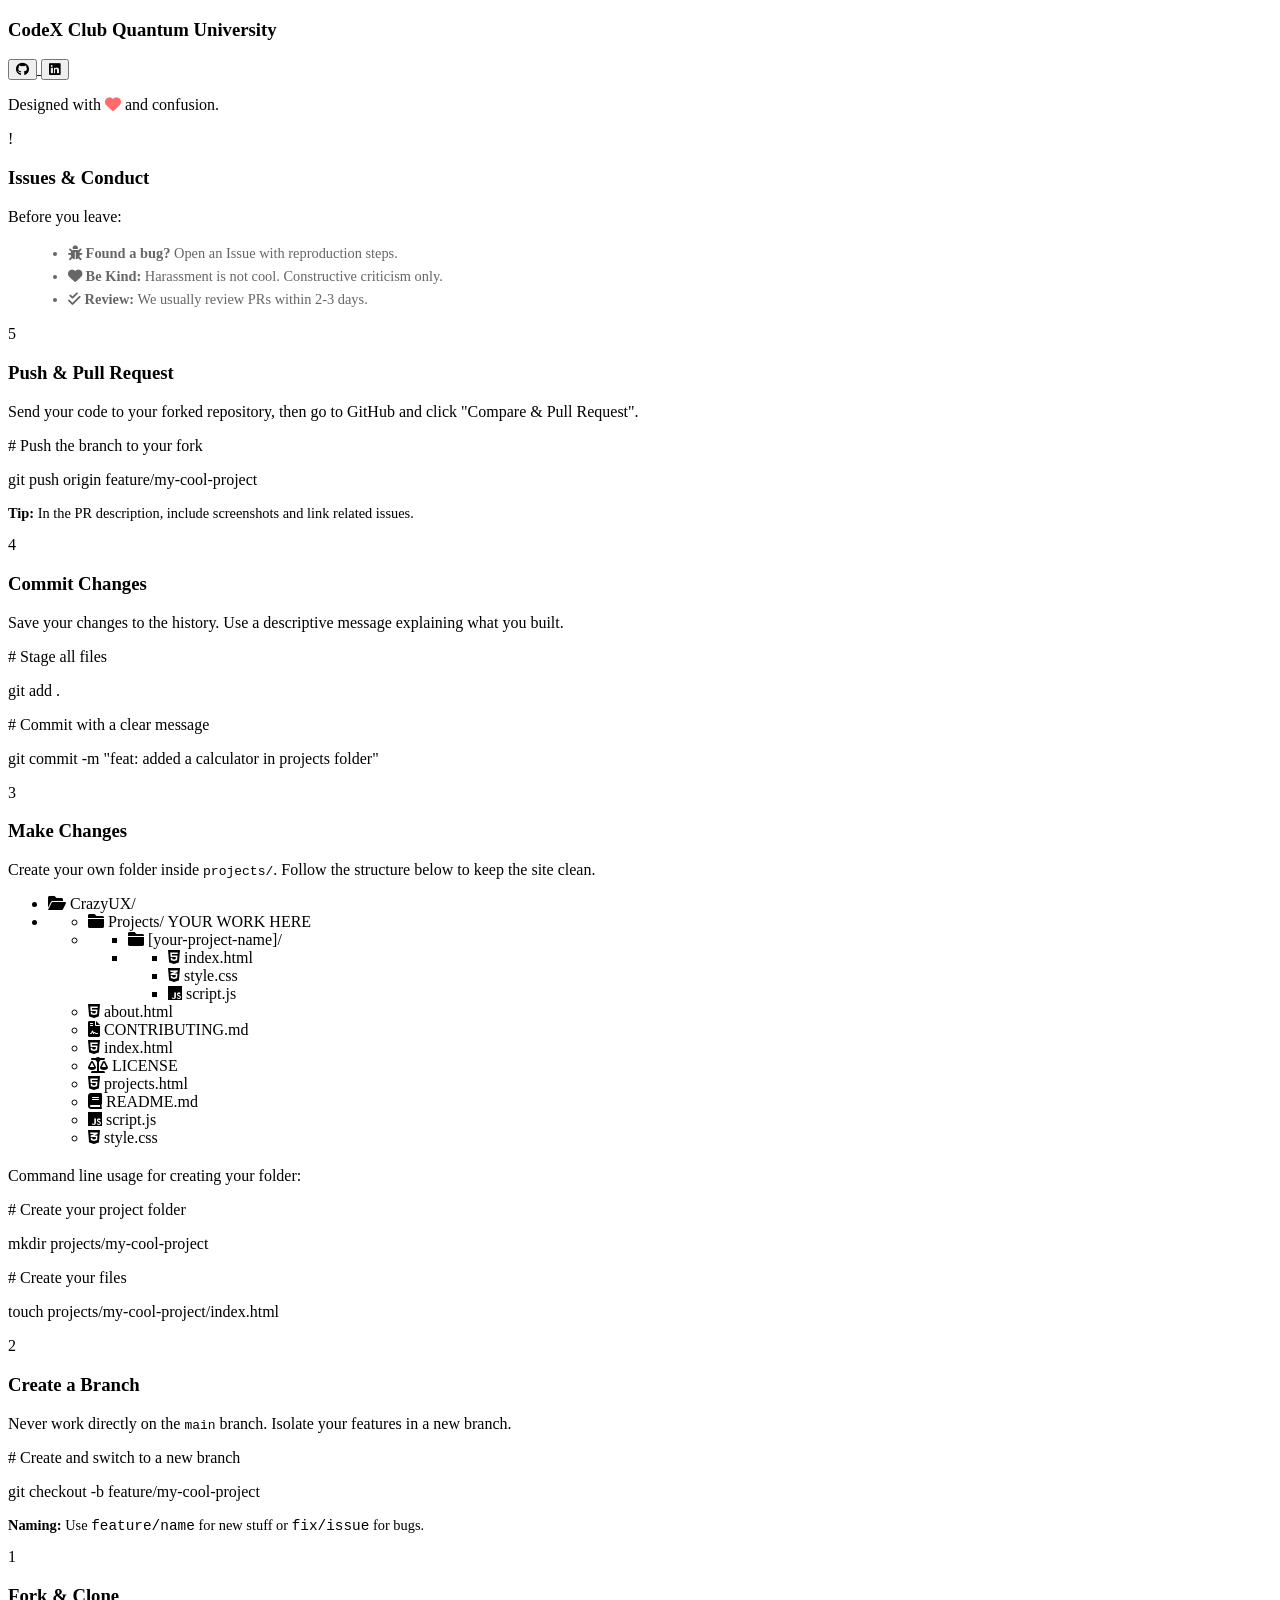
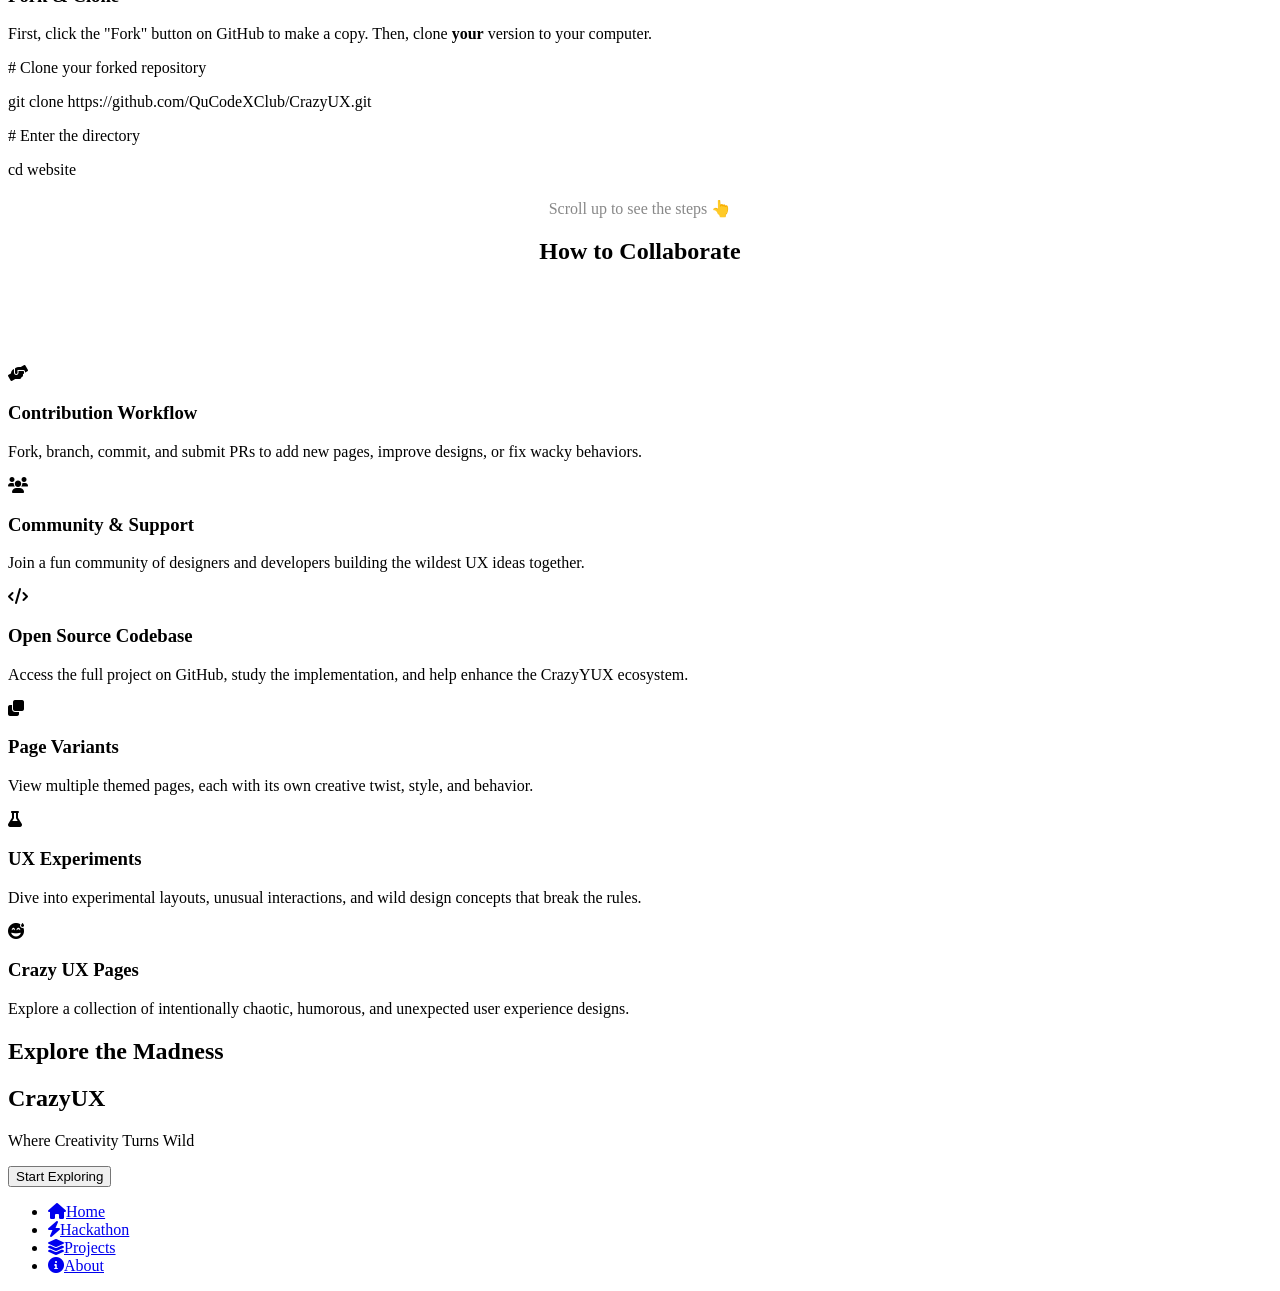
==== index.html @ ac65a692 "Crazy UX Hackathon" ====
<!DOCTYPE html>
<html lang="en">

<head>
    <meta charset="UTF-8">
    <meta name="viewport" content="width=device-width, initial-scale=1.0">
    <title>CrazyUX | Upside Down</title>
    <link rel="stylesheet" href="style.css">
    <link rel="icon" type="image/png" href="https://ui-avatars.com/api/?name=CUX&background=e0e5ec&color=555&size=200">

    <link
        href="https://fonts.googleapis.com/css2?family=Nunito:wght@400;600;800&family=Fira+Code:wght@400;600&display=swap"
        rel="stylesheet">
    <link rel="stylesheet" href="https://cdnjs.cloudflare.com/ajax/libs/font-awesome/6.0.0/css/all.min.css">
</head>

<body>

    <main class="content-wrapper">
        <header class="inverted-footer neumorphic-box">
            <div class="footer-content">
                <h3>CodeX Club Quantum University</h3>
                <div class="social-links">
                    <a href="https://github.com/QuCodeXClub" target="_blank">
                        <button class="social-btn">
                            <i class="fa-brands fa-github"></i>
                        </button>
                    </a>

                    <a href="https://www.linkedin.com/company/qucodex/" target="_blank">
                        <button class="social-btn">
                            <i class="fa-brands fa-linkedin"></i>
                        </button>
                    </a>

                </div>
                <p class="small-text">Designed with <i class="fa-solid fa-heart" style="color: #ff6b6b;"></i> and
                    confusion.</p>
            </div>
        </header>


        <section class="collab-section" style="margin-bottom: 100px;">

            <div class="neu-card step-card">
                <div class="step-badge">!</div>
                <h3>Issues & Conduct</h3>
                <p>Before you leave:</p>
                <ul style="margin-left: 20px; color: #666; font-size: 0.9rem; line-height: 1.6;">
                    <li><i class="fa-solid fa-bug"></i> <strong>Found a bug?</strong> Open an Issue with reproduction
                        steps.</li>
                    <li><i class="fa-solid fa-heart"></i> <strong>Be Kind:</strong> Harassment is not cool. Constructive
                        criticism only.</li>
                    <li><i class="fa-solid fa-check-double"></i> <strong>Review:</strong> We usually review PRs within
                        2-3 days.</li>
                </ul>
            </div>

            <div class="neu-card step-card">
                <div class="step-badge">5</div>
                <h3>Push & Pull Request</h3>
                <p>Send your code to your forked repository, then go to GitHub and click "Compare & Pull Request".</p>
                <div class="code-block">
                    <p class="comment"># Push the branch to your fork</p>
                    <p>git push origin feature/my-cool-project</p>
                </div>
                <p style="margin-top: 15px; font-size: 0.9rem;"><strong>Tip:</strong> In the PR description, include
                    screenshots and link related issues.</p>
            </div>

            <div class="neu-card step-card">
                <div class="step-badge">4</div>
                <h3>Commit Changes</h3>
                <p>Save your changes to the history. Use a descriptive message explaining what you built.</p>
                <div class="code-block">
                    <p class="comment"># Stage all files</p>
                    <p>git add .</p>
                    <p class="comment"># Commit with a clear message</p>
                    <p>git commit -m "feat: added a calculator in projects folder"</p>
                </div>
            </div>

            <div class="neu-card step-card">
                <div class="step-badge">3</div>
                <h3>Make Changes</h3>
                <p>Create your own folder inside <code>projects/</code>. Follow the structure below to keep the site
                    clean.</p>

                <div class="file-tree neumorphic-inset" style="margin-bottom: 20px;">
                    <ul>
                        <li><i class="fa-solid fa-folder-open"></i> CrazyUX/</li>
                        <li>
                            <ul>
                                <li class="highlight-folder"><i class="fa-solid fa-folder"></i> Projects/ <span
                                        class="badge">YOUR WORK HERE</span></li>
                                <li>
                                    <ul class="nested-projects">
                                        <li class="new-project"><i class="fa-solid fa-folder"></i> [your-project-name]/
                                        </li>
                                        <li>
                                            <ul>
                                                <li><i class="fa-brands fa-html5"></i> index.html</li>
                                                <li><i class="fa-brands fa-css3-alt"></i> style.css</li>
                                                <li><i class="fa-brands fa-js"></i> script.js</li>
                                            </ul>
                                        </li>
                                    </ul>
                                </li>

                                <li><i class="fa-brands fa-html5"></i> about.html</li>
                                <li><i class="fa-solid fa-file-contract"></i> CONTRIBUTING.md</li>
                                <li><i class="fa-brands fa-html5"></i> index.html</li>
                                <li><i class="fa-solid fa-scale-balanced"></i> LICENSE</li>
                                <li><i class="fa-brands fa-html5"></i> projects.html</li>
                                <li><i class="fa-solid fa-book"></i> README.md</li>
                                <li><i class="fa-brands fa-js"></i> script.js</li>
                                <li><i class="fa-brands fa-css3-alt"></i> style.css</li>
                            </ul>
                        </li>
                    </ul>
                </div>

                <p>Command line usage for creating your folder:</p>
                <div class="code-block">
                    <p class="comment"># Create your project folder</p>
                    <p>mkdir projects/my-cool-project</p>
                    <p class="comment"># Create your files</p>
                    <p>touch projects/my-cool-project/index.html</p>
                </div>
            </div>

            <div class="neu-card step-card">
                <div class="step-badge">2</div>
                <h3>Create a Branch</h3>
                <p>Never work directly on the <code>main</code> branch. Isolate your features in a new branch.</p>
                <div class="code-block">
                    <p class="comment"># Create and switch to a new branch</p>
                    <p>git checkout -b feature/my-cool-project</p>
                </div>
                <p style="margin-top: 15px; font-size: 0.9rem;"><strong>Naming:</strong> Use <code>feature/name</code>
                    for new stuff or <code>fix/issue</code> for bugs.</p>
            </div>

            <div class="neu-card step-card">
                <div class="step-badge">1</div>
                <h3>Fork & Clone</h3>
                <p>First, click the "Fork" button on GitHub to make a copy. Then, clone <strong>your</strong> version to
                    your computer.</p>
                <div class="code-block">
                    <p class="comment"># Clone your forked repository</p>
                    <p>git clone https://github.com/QuCodeXClub/CrazyUX.git</p>
                    <p class="comment"># Enter the directory</p>
                    <p>cd website</p>
                </div>
            </div>

            <div style="text-align: center; margin-top: 20px;">
                <p style="color: #888; margin-bottom: 20px;">Scroll up to see the steps 👆</p>
                <h2 class="section-title">How to Collaborate</h2>
            </div>

        </section>


        <section class="card-grid-section">

            <div class="grid-container">

                <div class="neu-card">
                    <div class="icon-box"><i class="fa-solid fa-handshake-angle"></i></div>
                    <h3>Contribution Workflow</h3>
                    <p>Fork, branch, commit, and submit PRs to add new pages, improve designs, or fix wacky behaviors.
                    </p>
                </div>

                <div class="neu-card">
                    <div class="icon-box"><i class="fa-solid fa-users"></i></div>
                    <h3>Community & Support</h3>
                    <p>Join a fun community of designers and developers building the wildest UX ideas together.</p>
                </div>
                <div class="neu-card">
                    <div class="icon-box"><i class="fa-solid fa-code"></i></div>
                    <h3>Open Source Codebase</h3>
                    <p>Access the full project on GitHub, study the implementation, and help enhance the CrazyYUX
                        ecosystem.</p>
                </div>
                <div class="neu-card">
                    <div class="icon-box"><i class="fa-solid fa-clone"></i></div>
                    <h3>Page Variants</h3>
                    <p>View multiple themed pages, each with its own creative twist, style, and behavior.</p>
                </div>
                <div class="neu-card">
                    <div class="icon-box"><i class="fa-solid fa-flask"></i></div>
                    <h3>UX Experiments</h3>
                    <p>Dive into experimental layouts, unusual interactions, and wild design concepts that break the
                        rules.</p>
                </div>
                <div class="neu-card">
                    <div class="icon-box"><i class="fa-solid fa-face-grin-beam-sweat"></i></div>
                    <h3>Crazy UX Pages</h3>
                    <p>Explore a collection of intentionally chaotic, humorous, and unexpected user experience designs.
                    </p>
                </div>
            </div>


            <div class="bottom-spacer"></div>
            <h2 class="section-title">Explore the Madness</h2>
        </section>

        <section class="hero-section">
            <div class="hero-container neumorphic-box">
                <h1 class="logo-text">CrazyUX</h1>
                <p class="subtitle">Where Creativity Turns Wild</p>
                <a href="./projects.html">
                    <button class="neu-btn">Start Exploring</button>
                </a>

            </div>
        </section>

    </main>

    <nav class="bottom-nav">

        <ul class="nav-list neumorphic-pill">
            <li class="nav-item active">
                <a href="index.html"><i class="fa-solid fa-house"></i><span>Home</span></a>
            </li>
            <li class="nav-item active">
                <a href="hackathon.html"><i class="fa-solid fa-bolt"></i><span>Hackathon</span></a>
            </li>
            <li class="nav-item">
                <a href="projects.html"><i class="fa-solid fa-layer-group"></i><span>Projects</span></a>
            </li>
            <li class="nav-item">
                <a href="about.html"><i class="fa-solid fa-circle-info"></i><span>About</span></a>
            </li>
            <!-- <li class="nav-item">
                <a href="#"><i class="fa-solid fa-calendar-day"></i><span>Event</span></a>
            </li>
            <li class="nav-item">
                <a href="#"><i class="fa-solid fa-envelope"></i><span>Contact</span></a>
            </li> -->
        </ul>
    </nav>

    <script src="script.js"></script>
</body>

</html>
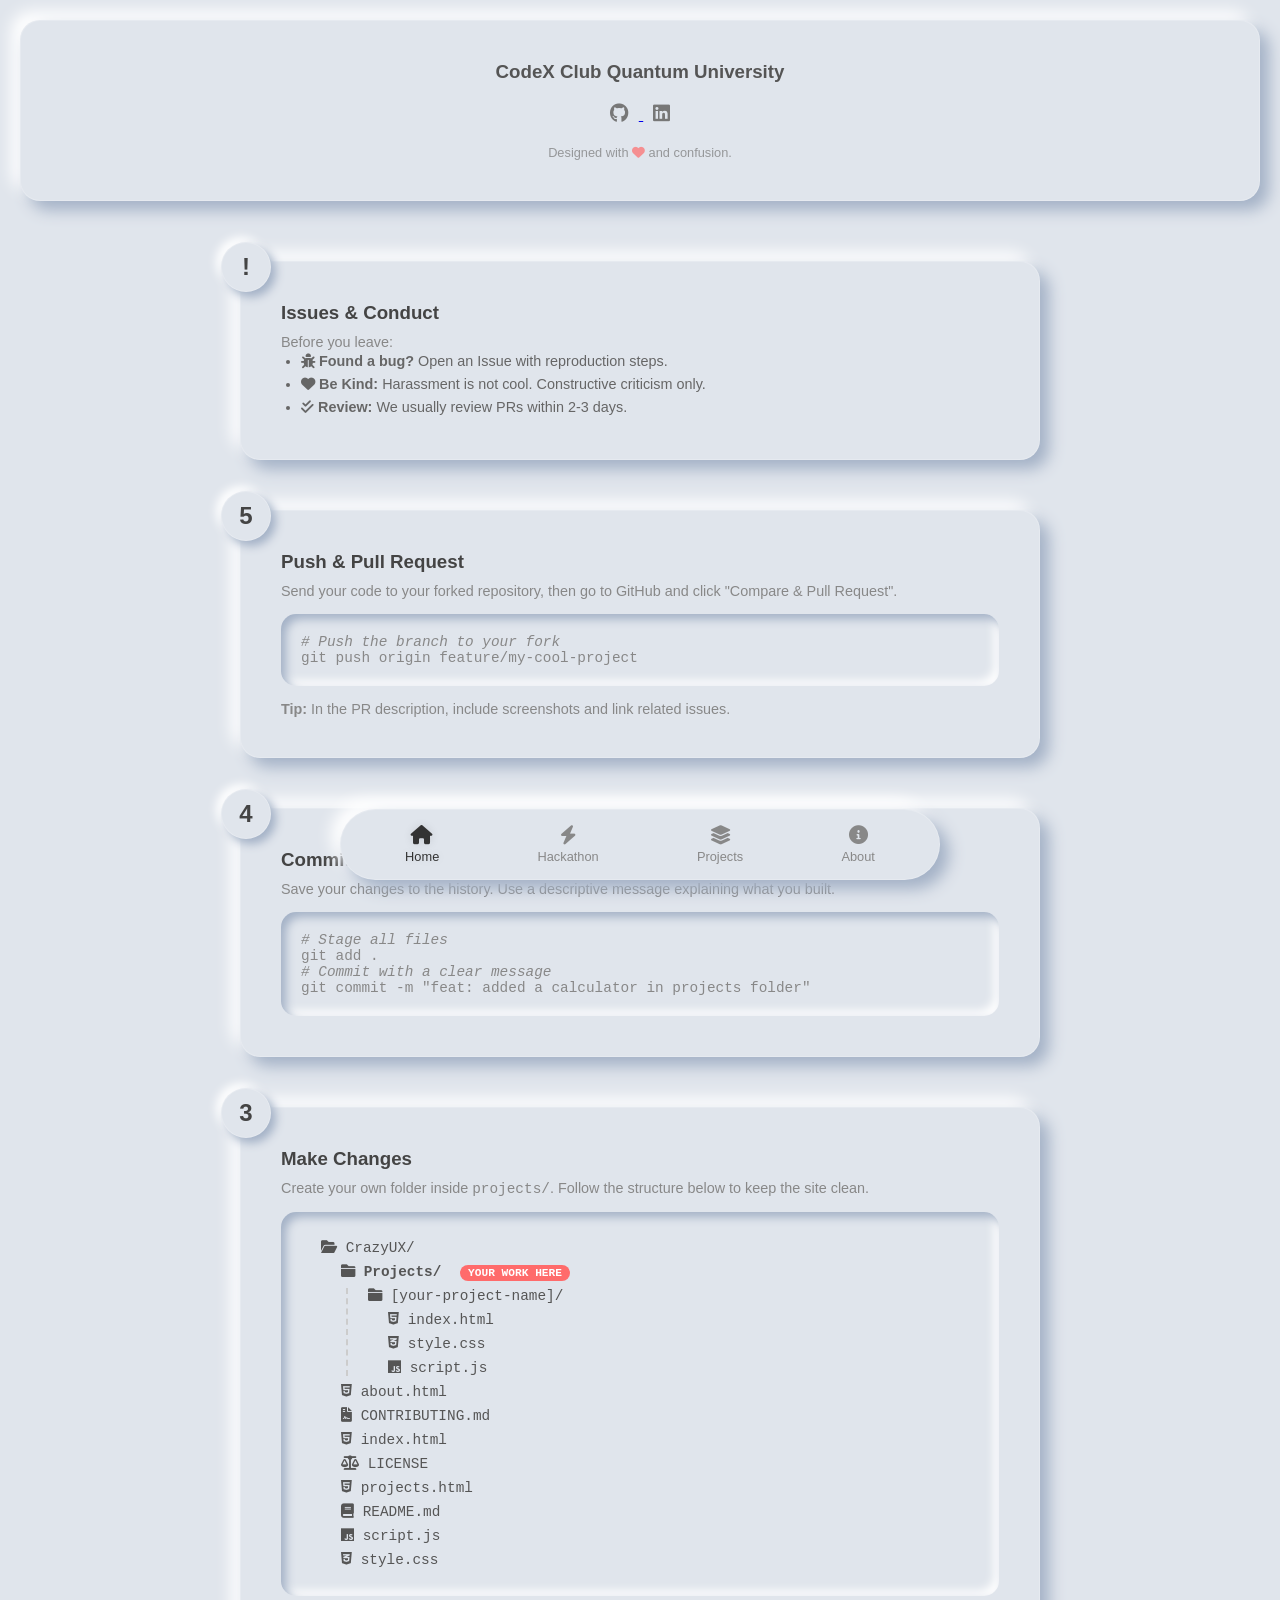
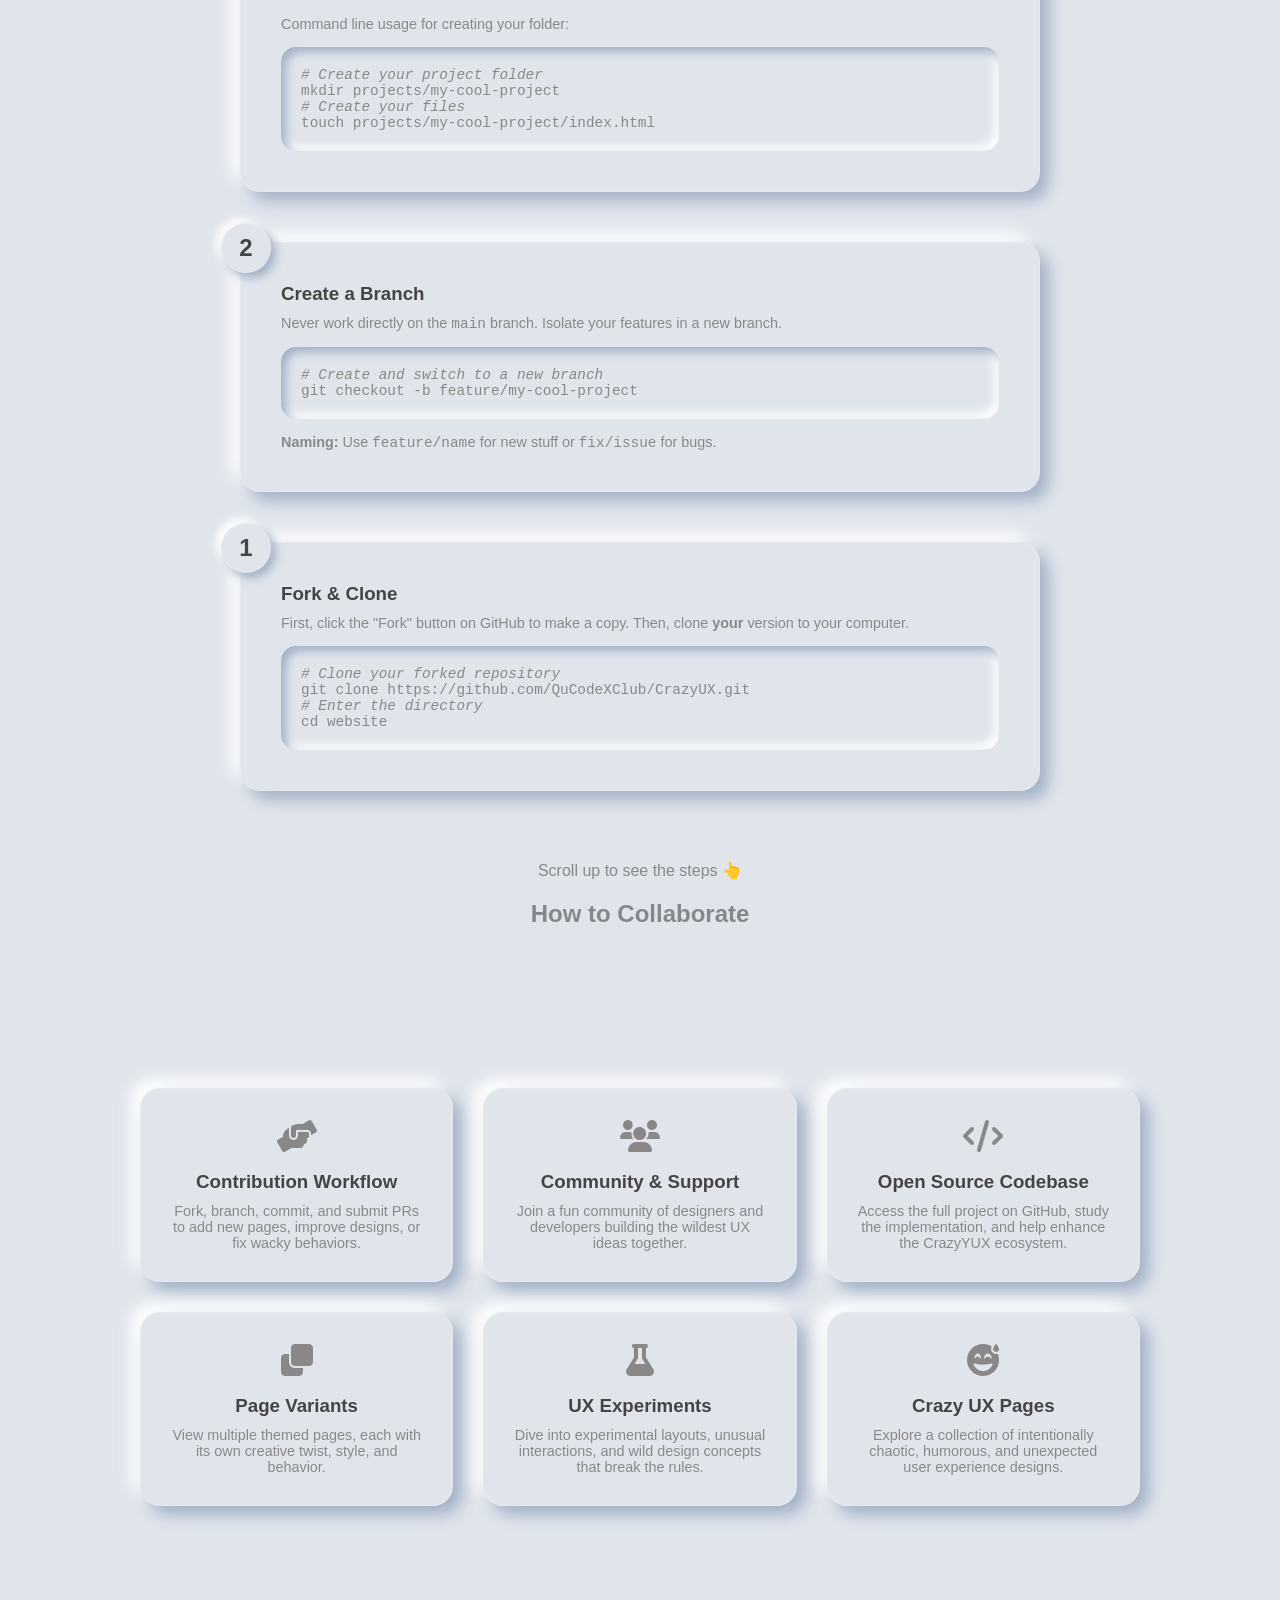
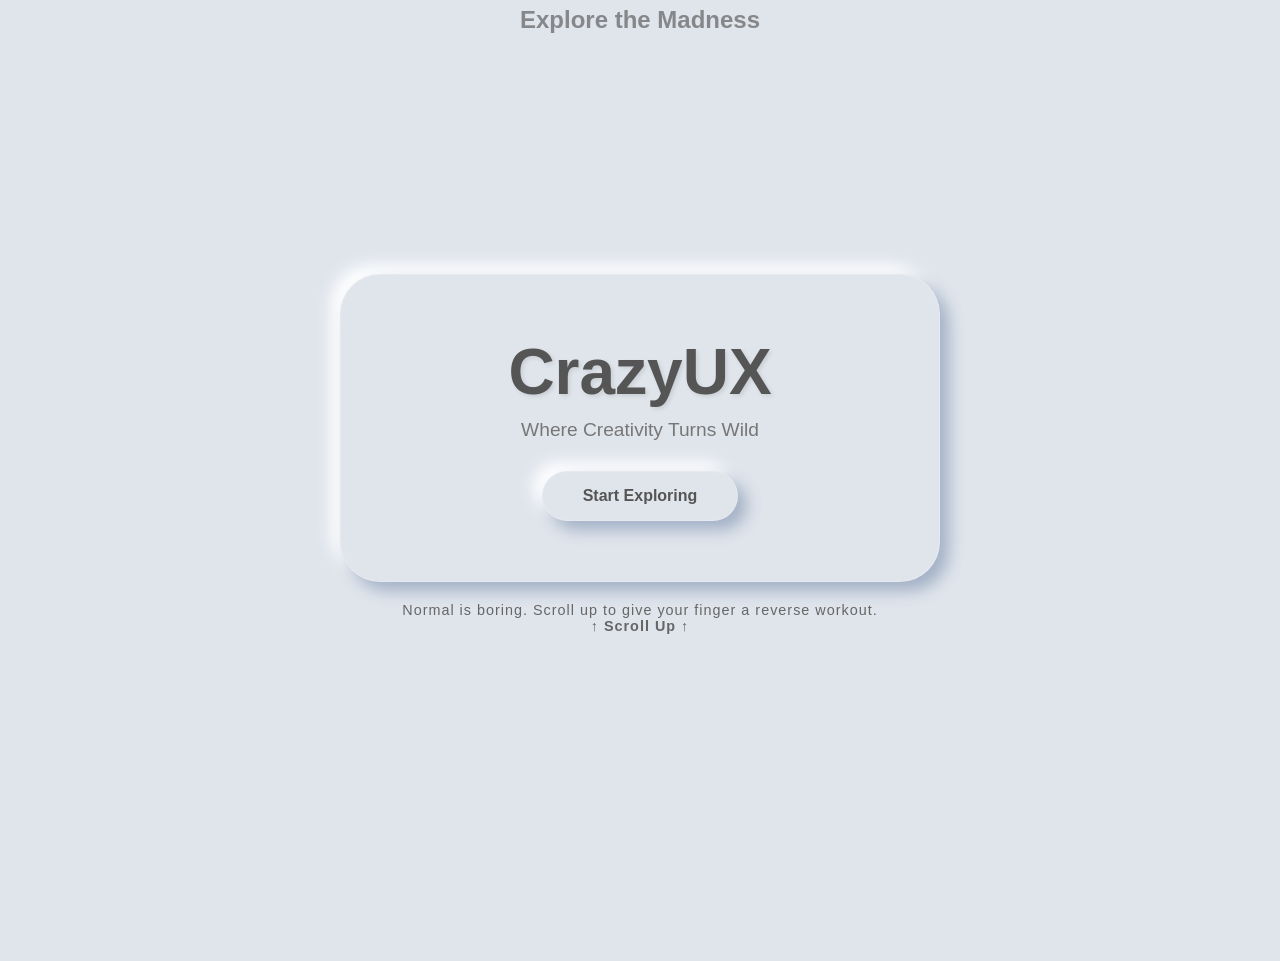
==== commit 27669479: "scroll up msg added" ====
--- a/index.html
+++ b/index.html
@@ -4,7 +4,56 @@
 <head>
     <meta charset="UTF-8">
     <meta name="viewport" content="width=device-width, initial-scale=1.0">
+    <meta name="description"
+        content="CrazyUX - Where Creativity Turns Wild. Explore experimental UX designs, crazy user interfaces, and contribute your own creative web page to this open-source community project by CodeX Club Quantum University.">
+    <meta name="keywords"
+        content="CrazyUX, crazy UX, experimental UI, neumorphic design, open source, CodeX Club, Quantum University, web design, creative web, UX experiments">
+    <meta name="robots" content="index, follow">
+    <meta name="author" content="CodeX Club Quantum University">
+    <meta name="publisher" content="CodeX Club Quantum University">
+    <meta name="application-name" content="CrazyUX">
+    <link rel="canonical" href="https://crazyux.qucodex.com/">
+    <!-- Standard favicon -->
+    <link rel="icon" href="logo.png" type="image/png">
+
+    <!-- Shortcut icon (older browsers) -->
+    <link rel="shortcut icon" href="logo.ico">
+
+    <!-- Apple devices -->
+    <link rel="apple-touch-icon" href="logo.png">
+
+    <!-- Different sizes -->
+    <link rel="icon" sizes="32x32" href="logo-32.png">
+    <link rel="icon" sizes="16x16" href="logo-16.png">
+
+    <!-- Android / Chrome -->
+    <link rel="manifest" href="site.webmanifest">
+
+    <!-- Microsoft tiles -->
+    <meta name="msapplication-TileImage" content="logo.png">
+    <meta name="msapplication-TileColor" content="#ffffff">
+
+    <!-- Theme color for browser -->
+    <meta name="theme-color" content="#ffffff">
+    <meta property="og:title" content="CrazyUX | Where Creativity Turns Wild">
+    <meta property="og:description"
+        content="Explore experimental UX designs, crazy user interfaces, and contribute your own creative web page to this open-source community project by CodeX Club Quantum University.">
+    <meta property="og:image" content="https://crazyux.qucodex.com/logo.png">
+    <meta property="og:url" content="https://crazyux.qucodex.com/">
+    <meta property="og:type" content="website">
+    <meta property="og:site_name" content="CrazyUX">
+    <meta property="og:locale" content="en_US">
+    <meta property="og:image:width" content="1200">
+    <meta property="og:image:height" content="630">
+    <meta name="twitter:card" content="summary_large_image">
+    <meta name="twitter:title" content="CrazyUX | Where Creativity Turns Wild">
+    <meta name="twitter:description"
+        content="Explore experimental UX designs, crazy user interfaces, and contribute your own creative web page to this open-source community project.">
+    <meta name="twitter:image" content="https://crazyux.qucodex.com/logo.png">
+    <meta name="twitter:site" content="@QuCodeXClub">
+    <meta name="twitter:creator" content="@QuCodeXClub">
     <title>CrazyUX | Upside Down</title>
+
     <link rel="stylesheet" href="style.css">
     <link rel="icon" type="image/png" href="https://ui-avatars.com/api/?name=CUX&background=e0e5ec&color=555&size=200">
 
@@ -217,6 +266,9 @@
                 </a>
 
             </div>
+            <p class="scroll-teaser ">
+                Normal is boring. Scroll up to give your finger a reverse workout. <br> <b>&uarr; Scroll Up &uarr;</b>
+            </p>
         </section>
 
     </main>
--- a/style.css
+++ b/style.css
@@ -0,0 +1,706 @@
+:root {
+    --bg-color: #e0e5ec; /* Slightly off-white to make white highlights visible */
+    --text-color: #4a4a4a;
+    --shadow-light: #ffffff;
+    --shadow-dark: #a3b1c6;
+    --primary-glow: rgba(255, 255, 255, 0.5);
+    
+    /* Subtle Rainbow Glow Gradient for Hovers */
+    --rainbow-glow: -5px -5px 20px rgba(255, 0, 0, 0.1), 
+                    5px 5px 20px rgba(0, 255, 255, 0.1), 
+                    0px 0px 15px rgba(255, 0, 255, 0.1);
+}
+
+* {
+    margin: 0;
+    padding: 0;
+    box-sizing: border-box;
+}
+
+body {
+    background-color: var(--bg-color);
+    font-family: 'Nunito', sans-serif;
+    color: var(--text-color);
+    overflow-x: hidden;
+    /* Soft scroll behavior */
+    scroll-behavior: smooth;
+}
+
+/* --- Layout Wrappers --- */
+.content-wrapper {
+    width: 100%;
+    min-height: 100vh;
+    padding: 20px;
+    padding-bottom: 100px; /* Space for bottom nav */
+    display: flex;
+    flex-direction: column;
+    justify-content: flex-end; /* Helps push content visually */
+}
+
+/* --- Neumorphic Mixin Classes --- */
+.neumorphic-box, .neu-card, .neumorphic-pill, .neu-btn {
+    background: var(--bg-color);
+    box-shadow: 9px 9px 16px var(--shadow-dark), 
+                -9px -9px 16px var(--shadow-light);
+    border-radius: 20px;
+    border: 1px solid rgba(255,255,255,0.2);
+}
+
+/* --- Hero Section (Top) --- */
+.hero-section {
+    min-height: 80vh;
+    display: flex;
+    flex-direction: column;
+    align-items: center;
+    justify-content: center;
+    margin-bottom: 50px;
+}
+
+.hero-container {
+    padding: 60px;
+    text-align: center;
+    max-width: 600px;
+    width: 100%;
+    border-radius: 40px;
+    transition: all 0.4s ease;
+}
+
+.hero-container:hover {
+    box-shadow: var(--rainbow-glow);
+    transform: translateY(-5px);
+}
+
+.logo-text {
+    font-size: 4rem;
+    font-weight: 800;
+    margin-bottom: 10px;
+    color: #555;
+    text-shadow: 2px 2px 4px rgba(0,0,0,0.1);
+}
+
+.subtitle {
+    font-size: 1.2rem;
+    color: #777;
+    margin-bottom: 30px;
+}
+
+.neu-btn {
+    padding: 15px 40px;
+    font-size: 1rem;
+    font-weight: 700;
+    color: #555;
+    cursor: pointer;
+    outline: none;
+    border-radius: 50px;
+    transition: all 0.3s ease;
+}
+
+.neu-btn:hover {
+    color: #333;
+    box-shadow: inset 5px 5px 10px var(--shadow-dark), 
+                inset -5px -5px 10px var(--shadow-light);
+}
+
+/* --- Grid Section (Bottom) --- */
+.card-grid-section {
+    padding: 20px;
+    display: flex;
+    flex-direction: column;
+    align-items: center;
+}
+
+.section-title {
+    margin-bottom: 40px;
+    font-size: 1.5rem;
+    opacity: 0.6;
+}
+
+.grid-container {
+    display: grid;
+    grid-template-columns: repeat(auto-fit, minmax(250px, 1fr));
+    gap: 30px;
+    width: 100%;
+    max-width: 1000px;
+}
+
+.neu-card {
+    padding: 30px;
+    text-align: center;
+    transition: all 0.4s ease;
+    cursor: pointer;
+}
+
+.neu-card:hover {
+    transform: translateY(-10px);
+    box-shadow: var(--rainbow-glow);
+}
+
+.icon-box {
+    font-size: 2rem;
+    color: #888;
+    margin-bottom: 15px;
+}
+
+.neu-card h3 {
+    margin-bottom: 10px;
+    color: #444;
+}
+
+.neu-card p {
+    font-size: 0.9rem;
+    color: #888;
+}
+
+.bottom-spacer {
+    height: 100px;
+}
+
+/* --- Bottom Navigation (Fixed) --- */
+.bottom-nav {
+    position: fixed;
+    bottom: 20px;
+    left: 50%;
+    transform: translateX(-50%);
+    width: 90%;
+    max-width: 600px;
+    z-index: 1000;
+}
+
+.nav-list {
+    display: flex;
+    justify-content: space-around;
+    padding: 15px;
+    list-style: none;
+    border-radius: 50px; /* Pill shape */
+}
+
+.nav-item a {
+    text-decoration: none;
+    color: #888;
+    display: flex;
+    flex-direction: column;
+    align-items: center;
+    font-size: 0.8rem;
+    transition: color 0.3s ease;
+}
+
+.nav-item i {
+    font-size: 1.2rem;
+    margin-bottom: 5px;
+}
+
+.nav-item:hover a, .nav-item.active a {
+    color: #333;
+    text-shadow: 0 0 10px rgba(0,0,0,0.1);
+}
+
+/* Mobile Responsiveness */
+@media (max-width: 600px) {
+    .logo-text { font-size: 2.5rem; }
+    .bottom-nav { width: 95%; bottom: 10px; }
+}
+
+
+/* --- ADD TO BOTTOM OF style.css --- */
+
+/* The Inverted Footer (Top of page) */
+.inverted-footer {
+    width: 100%;
+    padding: 40px;
+    text-align: center;
+    margin-bottom: 60px; /* Space between footer and gallery */
+    color: #777;
+}
+
+.footer-content h3 {
+    margin-bottom: 20px;
+    color: #555;
+}
+
+.social-links {
+    margin-bottom: 20px;
+}
+
+.social-btn {
+    border: none;
+    background: transparent;
+    font-size: 1.2rem;
+    color: #777;
+    margin: 0 10px;
+    cursor: pointer;
+    transition: transform 0.2s;
+}
+
+.social-btn:hover {
+    color: #333;
+    transform: scale(1.2);
+}
+
+.small-text {
+    font-size: 0.8rem;
+    margin-top: 10px;
+    opacity: 0.7;
+}
+
+/* Gallery Grid Styling */
+.gallery-section {
+    width: 100%;
+    max-width: 1000px;
+    margin: 0 auto;
+}
+
+.site-grid {
+    display: grid;
+    grid-template-columns: repeat(auto-fit, minmax(300px, 1fr));
+    gap: 40px;
+    padding: 0 20px;
+}
+
+/* Detailed Site Card */
+.site-card {
+    background: var(--bg-color);
+    border-radius: 20px;
+    overflow: hidden; /* Clips the image corners */
+    /* Neomorphic Shadow */
+    box-shadow: 9px 9px 16px var(--shadow-dark), 
+                -9px -9px 16px var(--shadow-light);
+    transition: all 0.4s ease;
+    display: flex;
+    flex-direction: column;
+}
+
+.site-card:hover {
+    transform: translateY(-10px);
+    box-shadow: var(--rainbow-glow);
+}
+
+.card-image {
+    width: 100%;
+    height: 180px;
+    overflow: hidden;
+    border-bottom: 1px solid rgba(255,255,255,0.5);
+}
+
+.card-image img {
+    width: 100%;
+    height: 100%;
+    object-fit: cover;
+    opacity: 0.8;
+    transition: opacity 0.3s;
+}
+
+.site-card:hover .card-image img {
+    opacity: 1;
+}
+
+.card-content {
+    padding: 20px;
+    display: flex;
+    flex-direction: column;
+    align-items: flex-start;
+}
+
+.card-content h3 {
+    font-size: 1.2rem;
+    margin-bottom: 5px;
+    color: #444;
+}
+
+.card-content p {
+    font-size: 0.9rem;
+    color: #888;
+    margin-bottom: 20px;
+    line-height: 1.4;
+}
+
+.small-btn {
+    padding: 10px 20px;
+    font-size: 0.85rem;
+    text-decoration: none;
+    align-self: flex-start;
+}
+/* Container to hold both buttons side-by-side */
+.card-actions {
+    display: flex;
+    align-items: center;
+    justify-content: space-between; /* Pushes buttons to edges, or use 'gap' for closeness */
+    gap: 15px;
+    margin-top: 15px;
+}
+
+/* Specific style for the "View Code" link */
+.code-link {
+    font-size: 0.9rem;
+    color: #666; /* Subtle color */
+    text-decoration: none;
+    display: flex;
+    align-items: center;
+    gap: 5px;
+    transition: all 0.3s ease;
+}
+
+.code-link i {
+    font-size: 1.1rem;
+}
+
+.code-link:hover {
+    color: #000; /* Darker on hover */
+    transform: scale(1.05);
+}
+
+/* Pagination Container */
+.pagination-container {
+    display: flex;
+    justify-content: center;
+    align-items: center;
+    gap: 10px;
+    margin-top: 40px;
+}
+
+/* Base Button Style */
+.page-btn {
+    background: #e0e5ec;
+    border: none;
+    padding: 8px 16px;
+    border-radius: 8px;
+    font-family: inherit;
+    font-weight: 600;
+    color: #4a5568;
+    cursor: pointer;
+    box-shadow: 
+        5px 5px 10px #bebebe, 
+        -5px -5px 10px #ffffff;
+    transition: all 0.2s ease;
+}
+
+/* Hover Effect */
+.page-btn:hover:not(:disabled) {
+    transform: translateY(-2px);
+    box-shadow: 
+        6px 6px 12px #bebebe, 
+        -6px -6px 12px #ffffff;
+}
+
+/* Active State (Current Page) */
+.page-btn.active {
+    color: #fff;
+    background: var(--shadow-dark); /* Or your site's accent color */
+    box-shadow: inset 3px 3px 6px rgba(0,0,0,0.2);
+}
+
+/* Disabled State (First/Last page buttons) */
+.page-btn:disabled {
+    opacity: 0.5;
+    cursor: not-allowed;
+    box-shadow: none;
+}
+
+/* --- ADD TO BOTTOM OF style.css --- */
+
+/* About Page Layout */
+.about-section {
+    width: 100%;
+    max-width: 800px;
+    margin: 0 auto;
+    padding: 20px;
+    display: flex;
+    flex-direction: column;
+    gap: 40px;
+}
+
+/* The Manifesto Text Area */
+.manifesto-box {
+    padding: 40px;
+    text-align: left;
+    line-height: 1.8;
+    color: #555;
+    background: var(--bg-color); /* Ensure background matches */
+}
+
+.manifesto-box h2 {
+    color: #333;
+    margin-bottom: 20px;
+    font-size: 1.8rem;
+}
+
+/* Team Grid */
+.team-grid {
+    display: grid;
+    grid-template-columns: repeat(auto-fit, minmax(250px, 1fr));
+    gap: 30px;
+}
+
+.team-card .role {
+    color: #888;
+    font-weight: 700;
+    font-size: 0.9rem;
+    margin-bottom: 10px;
+    text-transform: uppercase;
+    letter-spacing: 1px;
+}
+
+.team-card .desc {
+    font-style: italic;
+    color: #666;
+}
+
+/* Bottom Header (The Start Point for About Page) */
+.bottom-header-section {
+    text-align: center;
+    padding-top: 50px;
+}
+
+.big-title {
+    font-size: 3.5rem;
+    color: #444;
+    text-shadow: 2px 2px 5px rgba(255,255,255,1), 
+                 -2px -2px 5px rgba(163,177,198,0.3);
+}
+
+.sub-text {
+    font-size: 1.2rem;
+    color: #888;
+    margin-top: 10px;
+}
+/* ADD THIS TO css/style.css if missing */
+
+/* Collab Section Layout */
+.collab-section {
+    width: 100%;
+    max-width: 800px;
+    margin: 0 auto;
+    display: flex;
+    flex-direction: column;
+    gap: 50px;
+}
+
+/* Step Cards with Badges */
+.step-card {
+    position: relative;
+    text-align: left;
+    padding: 40px;
+    overflow: visible; 
+}
+
+.step-badge {
+    position: absolute;
+    top: -20px;
+    left: -20px;
+    width: 50px;
+    height: 50px;
+    background: var(--bg-color);
+    border-radius: 50%;
+    display: flex;
+    align-items: center;
+    justify-content: center;
+    font-weight: 800;
+    font-size: 1.5rem;
+    color: #444;
+    box-shadow: 5px 5px 10px var(--shadow-dark), -5px -5px 10px var(--shadow-light);
+    border: 1px solid rgba(255,255,255,0.2);
+}
+
+/* Code Blocks & File Tree (Inset Look) */
+.code-block, .file-tree {
+    background: #e0e5ec;
+    border-radius: 15px;
+    padding: 20px;
+    font-family: 'Fira Code', monospace;
+    font-size: 0.9rem;
+    color: #333;
+    /* This creates the "hole in the screen" look */
+    box-shadow: inset 5px 5px 10px var(--shadow-dark), inset -5px -5px 10px var(--shadow-light);
+    overflow-x: auto;
+    margin-top: 15px;
+}
+
+.file-tree ul { list-style: none; padding-left: 20px; }
+.file-tree li { margin: 8px 0; color: #555; }
+.highlight-folder { color: #333; font-weight: 700; }
+.badge { background: #ff6b6b; color: white; font-size: 0.7rem; padding: 2px 8px; border-radius: 10px; margin-left: 10px; }
+.nested-projects { border-left: 2px dashed #ccc; margin-left: 5px; }
+.new-project { color: #2ecc71; }
+.comment { color: #888; font-style: italic; }
+
+
+/* --- ADD TO BOTTOM OF style.css --- */
+
+/* Creator Section Styling */
+.creator-section {
+    width: 100%;
+    max-width: 800px;
+    margin: 40px auto;
+    padding: 0 20px;
+}
+
+.creator-profile {
+    display: flex;
+    flex-direction: column; /* Mobile first */
+    align-items: center;
+    padding: 40px;
+    gap: 30px;
+    text-align: center;
+}
+
+@media (min-width: 768px) {
+    .creator-profile {
+        flex-direction: row;
+        text-align: left;
+    }
+}
+
+.profile-img-container {
+    width: 150px;
+    height: 150px;
+    border-radius: 50%;
+    overflow: hidden;
+    border: 5px solid var(--bg-color);
+    /* Double shadow for depth */
+    box-shadow: 9px 9px 16px var(--shadow-dark), 
+                -9px -9px 16px var(--shadow-light);
+    flex-shrink: 0;
+}
+
+.profile-img-container img {
+    width: 100%;
+    height: 100%;
+    object-fit: cover;
+}
+
+.profile-info h3 {
+    font-size: 1.8rem;
+    color: #333;
+    margin-bottom: 5px;
+}
+
+.profile-info .role {
+    color: #ff6b6b; /* Accent color */
+    font-weight: 700;
+    text-transform: uppercase;
+    font-size: 0.8rem;
+    letter-spacing: 1px;
+    margin-bottom: 15px;
+}
+
+.profile-info .bio {
+    color: #666;
+    line-height: 1.6;
+    margin-bottom: 20px;
+    font-style: italic;
+}
+
+.stats-row {
+    display: flex;
+    justify-content: center; /* Center on mobile */
+    gap: 30px;
+}
+
+@media (min-width: 768px) {
+    .stats-row { justify-content: flex-start; }
+}
+
+.stat {
+    display: flex;
+    flex-direction: column;
+    align-items: center;
+}
+
+.stat strong {
+    font-size: 1.2rem;
+    color: #444;
+}
+
+.stat span {
+    font-size: 0.7rem;
+    color: #999;
+    text-transform: uppercase;
+}
+
+/* Open Source Section */
+.os-section {
+    width: 100%;
+    max-width: 800px;
+    margin: 40px auto;
+    padding: 0 20px;
+}
+
+.wide-card {
+    padding: 40px;
+    text-align: center;
+}
+
+.wide-card h3 {
+    font-size: 1.5rem;
+    margin-bottom: 15px;
+}
+.wide-card p {
+    margin-bottom: 20px;
+}
+
+
+/* Tech Stack Icons */
+.tech-section {
+    width: 100%;
+    max-width: 600px;
+    margin: 40px auto;
+}
+
+.tech-icons {
+    display: flex;
+    justify-content: center;
+    gap: 20px;
+    flex-wrap: wrap;
+}
+
+.icon-card {
+    width: 60px;
+    height: 60px;
+    display: flex;
+    align-items: center;
+    justify-content: center;
+    font-size: 1.8rem;
+    color: #777;
+    transition: all 0.3s ease;
+}
+
+.icon-card:hover {
+    color: #333;
+    transform: translateY(-5px);
+}
+
+/* FAQ Grid */
+.faq-grid {
+    display: grid;
+    grid-template-columns: repeat(auto-fit, minmax(250px, 1fr));
+    gap: 20px;
+    margin-bottom: 30px;
+}
+
+.faq-card {
+    padding: 25px;
+    text-align: left;
+}
+
+.faq-card h4 {
+    color: #444;
+    margin-bottom: 10px;
+}
+
+.faq-card p {
+    font-size: 0.9rem;
+    color: #777;
+}
+.scroll-teaser {
+    margin-top: 20px;
+    font-size: 0.9rem;
+    text-align: center;
+    color: #666; /* Or a slightly faded version of your text color */
+    letter-spacing: 1px;
+    animation: bounce 2s infinite;
+}
+
+@keyframes bounce {
+    0%, 20%, 50%, 80%, 100% {transform: translateY(0);}
+    40% {transform: translateY(-5px);}
+    60% {transform: translateY(-3px);}
+}
